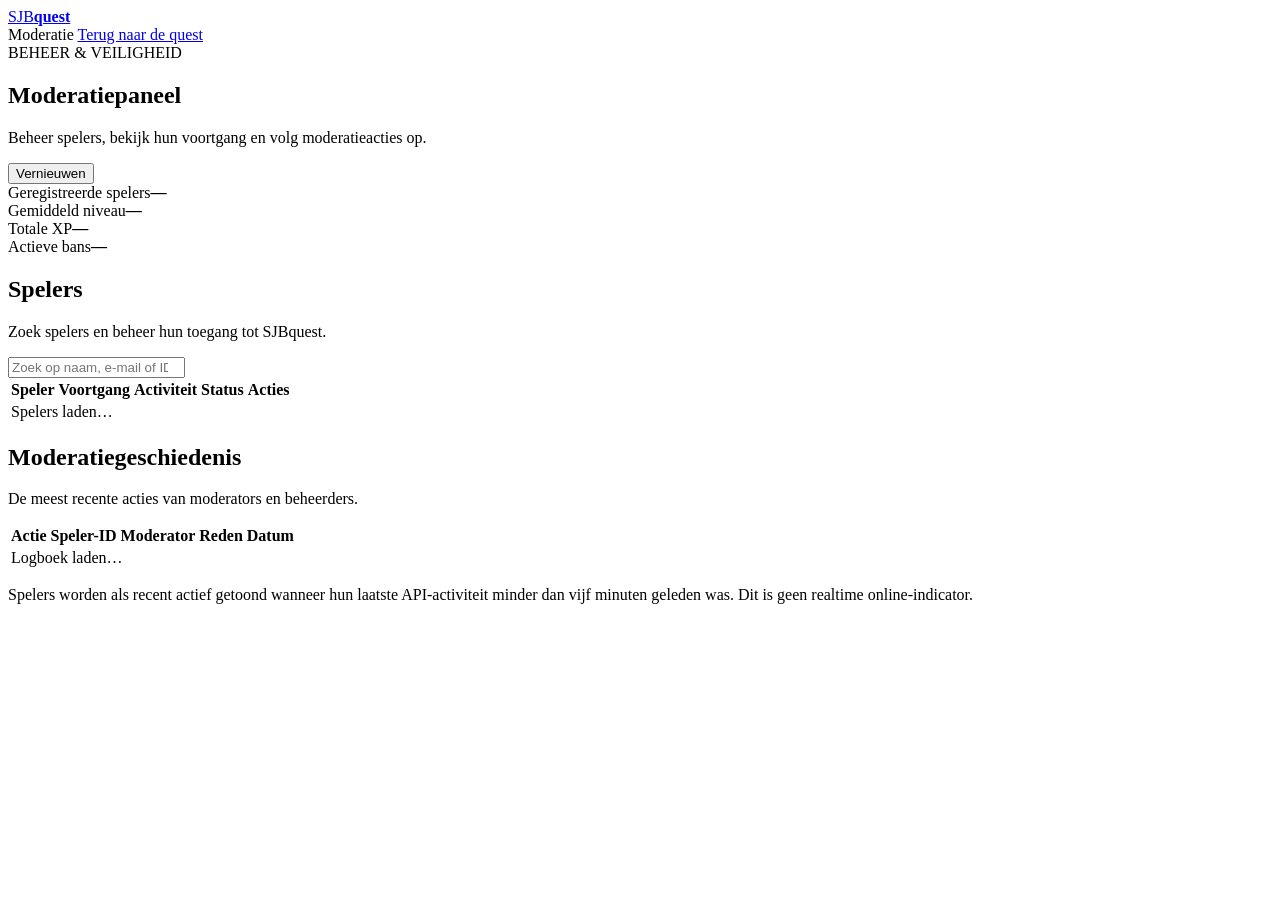
==== panel/index.html @ 72b125e1 "Rename panel.html to panel/index.html" ====
<!DOCTYPE html>
<html lang="nl">
<head>
  <meta charset="UTF-8">
  <meta name="viewport" content="width=device-width, initial-scale=1">
  <meta name="robots" content="noindex,nofollow">
  <title>Moderatie · SJBquest</title>
  <link rel="preconnect" href="https://fonts.googleapis.com">
  <link href="https://fonts.googleapis.com/css2?family=DM+Sans:wght@400;500;600;700&family=Space+Grotesk:wght@500;600;700&display=swap" rel="stylesheet">
  <link href="https://cdn.lineicons.com/5.2/line/lineicons.css" rel="stylesheet">
  <link rel="stylesheet" href="style.css">
  <link rel="stylesheet" href="panel.css">
</head>
<body>
  <header class="nav">
    <a class="brand" href="./"><span>SJB<b>quest</b></span></a>
    <div class="nav-right">
      <span class="chip" id="panelUser">Moderatie</span>
      <a class="btn" href="./">Terug naar de quest</a>
    </div>
  </header>

  <main class="mod-main">
    <section class="mod-heading">
      <div>
        <span class="mod-eyebrow">BEHEER & VEILIGHEID</span>
        <h1>Moderatiepaneel</h1>
        <p>Beheer spelers, bekijk hun voortgang en volg moderatieacties op.</p>
      </div>
      <button class="btn primary" id="refreshBtn"><i class="lni lni-reload"></i> Vernieuwen</button>
    </section>

    <div class="mod-alert" id="alert" role="status" hidden></div>

    <section class="mod-stats" aria-label="Statistieken">
      <article class="mod-stat"><span class="mod-stat-icon blue"><i class="lni lni-users"></i></span><div><span class="mod-stat-label">Geregistreerde spelers</span><strong id="statPlayers">—</strong></div></article>
      <article class="mod-stat"><span class="mod-stat-icon green"><i class="lni lni-trending-up"></i></span><div><span class="mod-stat-label">Gemiddeld niveau</span><strong id="statLevel">—</strong></div></article>
      <article class="mod-stat"><span class="mod-stat-icon yellow"><i class="lni lni-star"></i></span><div><span class="mod-stat-label">Totale XP</span><strong id="statXp">—</strong></div></article>
      <article class="mod-stat"><span class="mod-stat-icon red"><i class="lni lni-shield"></i></span><div><span class="mod-stat-label">Actieve bans</span><strong id="statBans">—</strong></div></article>
    </section>

    <section class="mod-card">
      <div class="mod-card-head">
        <div>
          <h2>Spelers</h2>
          <p>Zoek spelers en beheer hun toegang tot SJBquest.</p>
        </div>
        <label class="mod-search"><i class="lni lni-search-1"></i><input id="playerSearch" type="search" placeholder="Zoek op naam, e-mail of ID…"></label>
      </div>
      <div class="mod-table-wrap">
        <table class="mod-table">
          <thead><tr><th>Speler</th><th>Voortgang</th><th>Activiteit</th><th>Status</th><th>Acties</th></tr></thead>
          <tbody id="playersBody"><tr><td colspan="5" class="mod-empty">Spelers laden…</td></tr></tbody>
        </table>
      </div>
      <div class="mod-mobile-list" id="playersMobile"></div>
    </section>

    <section class="mod-card">
      <div class="mod-card-head">
        <div><h2>Moderatiegeschiedenis</h2><p>De meest recente acties van moderators en beheerders.</p></div>
      </div>
      <div class="mod-table-wrap">
        <table class="mod-table">
          <thead><tr><th>Actie</th><th>Speler-ID</th><th>Moderator</th><th>Reden</th><th>Datum</th></tr></thead>
          <tbody id="logsBody"><tr><td colspan="5" class="mod-empty">Logboek laden…</td></tr></tbody>
        </table>
      </div>
    </section>
    <p class="mod-footnote">Spelers worden als recent actief getoond wanneer hun laatste API-activiteit minder dan vijf minuten geleden was. Dit is geen realtime online-indicator.</p>
  </main>

  <script>window.SJ_BASE = location.pathname === "/quest" || location.pathname.startsWith("/quest/") ? "/quest" : "";</script>
  <script src="panel.js"></script>
</body>
</html>
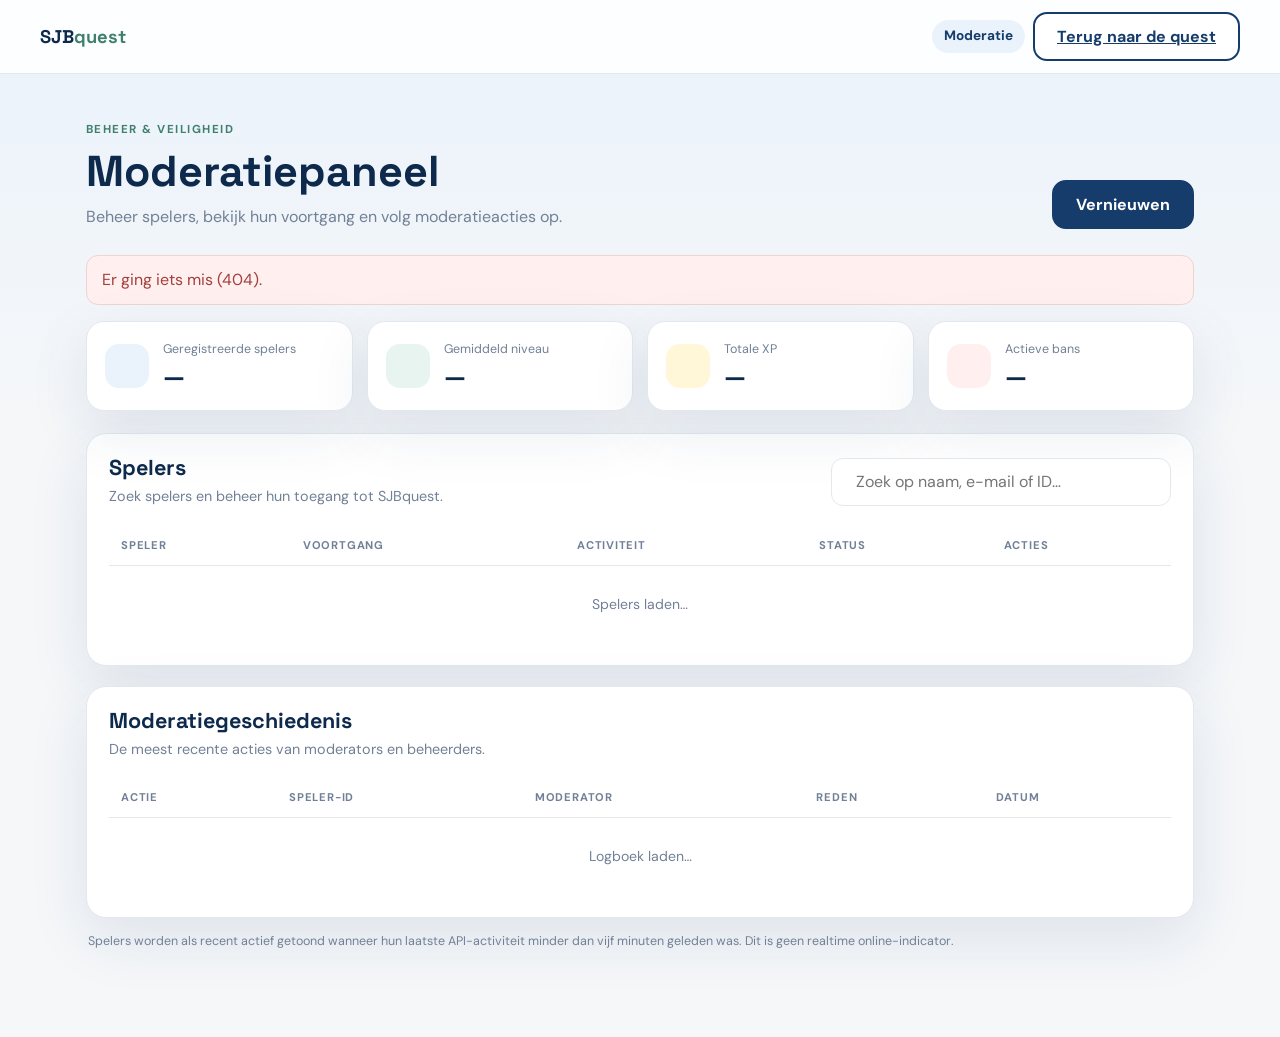
==== commit dbedee4a: "Change stylesheet links to relative paths Updated stylesheet links to use relative paths." ====
--- a/panel/index.html
+++ b/panel/index.html
@@ -8,8 +8,8 @@
   <link rel="preconnect" href="https://fonts.googleapis.com">
   <link href="https://fonts.googleapis.com/css2?family=DM+Sans:wght@400;500;600;700&family=Space+Grotesk:wght@500;600;700&display=swap" rel="stylesheet">
   <link href="https://cdn.lineicons.com/5.2/line/lineicons.css" rel="stylesheet">
-  <link rel="stylesheet" href="style.css">
-  <link rel="stylesheet" href="panel.css">
+<link rel="stylesheet" href="../style.css">
+<link rel="stylesheet" href="panel.css">
 </head>
 <body>
   <header class="nav">
--- a/style.css
+++ b/style.css
@@ -0,0 +1,67 @@
+:root{--blue:#153c6b;--blue-dark:#0d294b;--blue-light:#eaf2fb;--yellow:#f4c542;--yellow-light:#fff7d8;--green:#3f806d;--text:#172231;--muted:#718096;--white:#fff;--background:#f5f7f9;--border:#e3e8ee;--shadow:0 20px 60px rgba(21,60,107,.10);--red:#c0504d}
+*{box-sizing:border-box;margin:0}
+html,body{overflow-x:hidden}
+body{font-family:"DM Sans",system-ui,sans-serif;color:var(--text);background:linear-gradient(180deg,var(--blue-light),var(--background) 420px);min-height:100vh;line-height:1.5}
+h1,h2,h3{font-family:"Space Grotesk","DM Sans",sans-serif;color:var(--blue-dark);line-height:1.15}
+.nav{position:sticky;top:0;z-index:20;display:flex;justify-content:space-between;align-items:center;padding:12px clamp(16px,4vw,40px);background:rgba(255,255,255,.88);backdrop-filter:blur(10px);border-bottom:1px solid var(--border)}
+.brand{display:flex;align-items:center;gap:10px;text-decoration:none;color:var(--blue-dark);font:700 1.15rem "Space Grotesk",sans-serif}
+.brand b{color:var(--green)}.brand img{height:34px}
+.nav-right{display:flex;gap:8px;align-items:center}
+.chip{background:var(--blue-light);color:var(--blue);padding:6px 12px;border-radius:99px;font-weight:700;font-size:.85rem}
+.chip.xp{background:var(--yellow-light);color:#7a5b00}
+.icon-btn{border:1px solid var(--border);background:#fff;border-radius:12px;width:40px;height:40px;cursor:pointer;font-size:1.1rem}
+.icon-btn.active{background:var(--blue-light);border-color:var(--green)}
+[hidden]{display:none!important}
+.account{position:relative}
+.account-menu{position:absolute;right:0;top:48px;z-index:40;width:210px;background:#fff;border:1px solid var(--border);border-radius:16px;box-shadow:var(--shadow);padding:8px;display:flex;flex-direction:column;gap:4px}
+.account-head{padding:8px 10px;border-bottom:1px solid var(--border);margin-bottom:4px;font-size:.8rem;color:var(--muted);word-break:break-word}
+.account-head b{display:block;color:var(--blue-dark);font-size:.9rem}
+.account-menu button,.account-menu a{text-align:left;padding:9px 10px;border:0;border-radius:10px;background:none;font:600 .85rem "DM Sans",sans-serif;color:var(--blue-dark);cursor:pointer;text-decoration:none}
+.account-menu button:hover,.account-menu a:hover{background:var(--blue-light)}
+#accountFace{display:grid;place-items:center}
+#accountFace img{width:22px;height:22px;border-radius:50%;object-fit:cover;display:block}
+main{max-width:1080px;margin:0 auto;padding:24px clamp(16px,4vw,40px) 60px}
+.screen{display:none}.screen.active{display:block;animation:in .35s ease}
+@keyframes in{from{opacity:0;transform:translateY(8px)}to{opacity:1;transform:none}}
+.hero{padding:clamp(28px,6vw,64px) 0 28px;max-width:640px}
+.hero h1{font-size:clamp(2.4rem,7vw,4.2rem);margin-bottom:14px}
+.hero p{font-size:1.1rem;color:var(--muted);margin-bottom:24px}
+.sec-title{font-size:1.4rem;margin:40px 0 16px}
+.btn{font:700 1rem "DM Sans",sans-serif;border:2px solid var(--blue);background:#fff;color:var(--blue);padding:12px 22px;border-radius:14px;cursor:pointer;transition:.18s}
+.btn:hover{transform:translateY(-2px);box-shadow:var(--shadow)}
+.btn.primary{background:var(--blue);color:#fff}
+.btn.yellow{background:var(--yellow);border-color:var(--yellow);color:var(--blue-dark)}
+.btn:focus-visible,.icon-btn:focus-visible,.mode:focus-visible,.answer:focus-visible{outline:3px solid var(--yellow);outline-offset:2px}
+.grid{display:grid;grid-template-columns:repeat(auto-fill,minmax(230px,1fr));gap:16px}
+.card,.mode{background:#fff;border:1px solid var(--border);border-radius:20px;box-shadow:var(--shadow);padding:20px}
+.mode{text-align:left;cursor:pointer;font:inherit;transition:.2s;position:relative}
+.mode:hover{transform:translateY(-4px);border-color:var(--green)}
+.mode .ico{font-size:1.8rem;display:block;margin-bottom:8px}
+.mode h3{font-size:1.15rem;margin-bottom:4px}.mode p{color:var(--muted);font-size:.92rem}
+.mode.soon{opacity:.55;cursor:default}.mode.soon:hover{transform:none;border-color:var(--border)}
+.mode .tag{position:absolute;top:14px;right:14px;font-size:.75rem;background:var(--yellow-light);color:#7a5b00;padding:3px 9px;border-radius:99px;font-weight:700}
+.topics{display:flex;flex-wrap:wrap;gap:10px}
+.topic{background:#fff;border:1px solid var(--border);border-radius:99px;padding:8px 16px;font-weight:500}
+.topic small{color:var(--green);font-weight:700;margin-left:6px}
+.level-row{display:flex;justify-content:space-between;margin-bottom:10px;color:var(--blue-dark)}
+.bar{height:12px;background:var(--blue-light);border-radius:99px;overflow:hidden}
+.bar i{display:block;height:100%;width:0;background:linear-gradient(90deg,var(--green),var(--yellow));border-radius:99px;transition:width .5s}
+.muted{color:var(--muted)}.small{font-size:.85rem;margin-top:10px}
+#sesText{margin-top:10px}
+.medals{display:flex;flex-wrap:wrap;gap:8px;margin-top:12px}
+.medal{background:var(--yellow-light);border-radius:12px;padding:6px 12px;font-size:.9rem;font-weight:700}
+.answer{display:block;width:100%;text-align:left;font:500 1rem "DM Sans",sans-serif;background:#fff;border:2px solid var(--border);border-radius:14px;padding:14px 16px;margin-bottom:10px;cursor:pointer;transition:.15s}
+.answer:hover:not(:disabled){border-color:var(--blue);background:var(--blue-light)}
+.answer.right{border-color:var(--green);background:#e6f3ee}.answer.wrong{border-color:var(--red);background:#fbeaea}
+.feedback{margin-top:12px;padding:14px;border-radius:14px;background:var(--blue-light)}
+.game-head{display:flex;justify-content:space-between;align-items:center;margin-bottom:14px}
+.pop{animation:pop .4s}@keyframes pop{50%{transform:scale(1.25)}}
+.toast{position:fixed;left:50%;bottom:24px;transform:translate(-50%,120px);background:var(--blue-dark);color:#fff;padding:12px 20px;border-radius:14px;transition:.35s;z-index:50;max-width:90vw;text-align:center}
+.toast.show{transform:translate(-50%,0)}
+#confetti{position:fixed;inset:0;pointer-events:none;z-index:60;width:100%;height:100%}
+
+.lni{line-height:1;vertical-align:-.12em}
+.icon-btn .lni{font-size:22px;vertical-align:0}
+.mode .ico .lni{font-size:30px;vertical-align:0}
+.medal .lni{font-size:15px;margin-right:4px}
+@media (prefers-reduced-motion:reduce){*{animation:none!important;transition:none!important}}
--- a/panel/panel.css
+++ b/panel/panel.css
@@ -0,0 +1,51 @@
+/* SJBquest moderation panel — extends the existing SJBijbel design tokens */
+.mod-main{max-width:1180px;margin:0 auto;padding:42px clamp(16px,4vw,36px) 72px}
+.mod-heading{display:flex;align-items:flex-end;justify-content:space-between;gap:20px;margin-bottom:26px}
+.mod-heading h1{font-size:clamp(2rem,4vw,2.7rem);margin:7px 0 8px}
+.mod-heading p,.mod-card-head p{margin:0;color:var(--muted)}
+.mod-eyebrow{font-size:.72rem;font-weight:700;letter-spacing:.13em;color:var(--green)}
+.mod-stats{display:grid;grid-template-columns:repeat(4,minmax(0,1fr));gap:14px;margin-bottom:22px}
+.mod-stat{display:flex;align-items:center;gap:14px;background:#fff;border:1px solid var(--border);border-radius:18px;padding:18px;box-shadow:var(--shadow);min-width:0}
+.mod-stat-icon{width:44px;height:44px;border-radius:14px;display:grid;place-items:center;font-size:1.25rem;flex:none}
+.mod-stat-icon.blue{background:var(--blue-light);color:var(--blue)}
+.mod-stat-icon.green{background:#e8f4ef;color:var(--green)}
+.mod-stat-icon.yellow{background:var(--yellow-light);color:#9a7410}
+.mod-stat-icon.red{background:#fff0ef;color:var(--red)}
+.mod-stat-label{display:block;color:var(--muted);font-size:.78rem;margin-bottom:3px}
+.mod-stat strong{font:700 1.55rem "Space Grotesk",sans-serif;color:var(--blue-dark)}
+.mod-card{background:#fff;border:1px solid var(--border);border-radius:20px;box-shadow:var(--shadow);padding:22px;margin-top:20px;min-width:0}
+.mod-card-head{display:flex;align-items:center;justify-content:space-between;gap:18px;margin-bottom:18px}
+.mod-card-head h2{margin:0 0 5px;font-size:1.35rem}
+.mod-card-head p{font-size:.9rem}
+.mod-search{display:flex;align-items:center;gap:9px;width:min(100%,340px);padding:10px 13px;border:1px solid var(--border);border-radius:12px;color:var(--muted);background:#fff}
+.mod-search input{border:0;outline:0;min-width:0;width:100%;font:inherit;color:var(--text);background:transparent}
+.mod-table-wrap{width:100%;overflow-x:auto}
+.mod-table{width:100%;border-collapse:collapse;text-align:left;font-size:.88rem}
+.mod-table th{padding:11px 12px;color:var(--muted);font-size:.7rem;letter-spacing:.07em;text-transform:uppercase;border-bottom:1px solid var(--border);white-space:nowrap}
+.mod-table td{padding:14px 12px;border-bottom:1px solid #edf0f3;vertical-align:middle}
+.mod-table tr:last-child td{border-bottom:0}
+.mod-player{display:flex;align-items:center;gap:10px;min-width:190px}
+.mod-avatar{width:38px;height:38px;border-radius:50%;display:grid;place-items:center;overflow:hidden;background:var(--blue-light);color:var(--blue);font-weight:700;flex:none}
+.mod-avatar img{width:100%;height:100%;object-fit:cover}
+.mod-player-name{font-weight:700;color:var(--blue-dark);overflow-wrap:anywhere}
+.mod-player-email{font-size:.76rem;color:var(--muted);overflow-wrap:anywhere}
+.mod-progress strong{display:block;color:var(--blue-dark)}
+.mod-progress span,.mod-subtle{font-size:.77rem;color:var(--muted)}
+.mod-status{display:inline-flex;align-items:center;gap:6px;border-radius:999px;padding:5px 9px;font-size:.74rem;font-weight:700;white-space:nowrap;background:#edf6f1;color:var(--green)}
+.mod-status:before{content:"";width:6px;height:6px;border-radius:50%;background:currentColor}
+.mod-status.offline{background:#f0f2f5;color:#718096}
+.mod-status.banned{background:#fff0ef;color:var(--red)}
+.mod-actions{display:flex;gap:6px;flex-wrap:wrap}
+.mod-action{border:1px solid var(--border);background:#fff;color:var(--blue-dark);padding:7px 10px;border-radius:9px;font:600 .78rem "DM Sans",sans-serif;cursor:pointer}
+.mod-action:hover{background:var(--blue-light);border-color:#c8d8e9}
+.mod-action.danger{color:var(--red);border-color:#f0d2d0}
+.mod-action.danger:hover{background:#fff0ef}
+.mod-action:disabled{opacity:.45;cursor:not-allowed}
+.mod-empty{text-align:center;color:var(--muted);padding:28px!important}
+.mod-alert{padding:12px 15px;border-radius:12px;margin:0 0 16px;background:#e8f4ef;color:#27634f;border:1px solid #cce5d9}
+.mod-alert.error{background:#fff0ef;color:#a33f3c;border-color:#f0d2d0}
+.mod-footnote{font-size:.78rem;color:var(--muted);margin:14px 2px}
+.mod-mobile-list{display:none}
+.mod-mobile-player{border:1px solid var(--border);border-radius:14px;padding:14px;margin:10px 0}
+@media(max-width:850px){.mod-stats{grid-template-columns:repeat(2,minmax(0,1fr))}.mod-card-head{align-items:flex-start;flex-direction:column}.mod-search{width:100%}}
+@media(max-width:650px){.mod-main{padding-top:28px}.mod-heading{align-items:flex-start;flex-direction:column}.mod-heading>.btn{width:100%;justify-content:center}.mod-card{padding:16px}.mod-table-wrap{display:none}.mod-mobile-list{display:block}.mod-stat{padding:14px;gap:10px}.mod-stat-icon{width:38px;height:38px}.mod-stat strong{font-size:1.3rem}}
